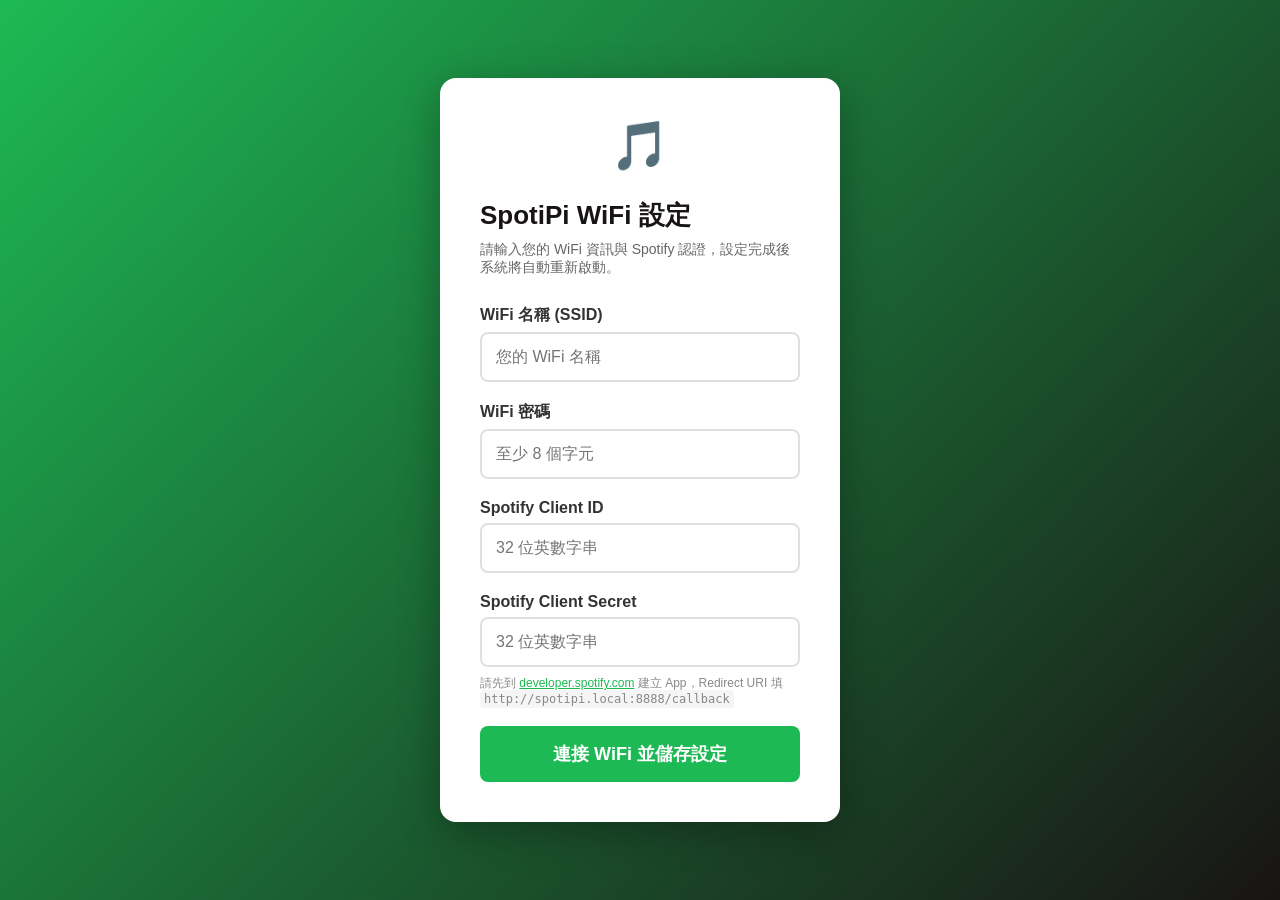
==== wifi/templates/wifi_setup.html @ bdbb1bdb "init: SpotiPi Zero 2W — AP captive portal WiFi setup flow" ====
<!DOCTYPE html>
<html lang="zh-TW">
<head>
  <meta charset="UTF-8">
  <meta name="viewport" content="width=device-width, initial-scale=1.0">
  <title>SpotiPi WiFi 設定</title>
  <style>
    * { margin: 0; padding: 0; box-sizing: border-box; }
    body {
      font-family: -apple-system, BlinkMacSystemFont, "Segoe UI", Roboto, sans-serif;
      background: linear-gradient(135deg, #1DB954 0%, #191414 100%);
      min-height: 100vh;
      display: flex; align-items: center; justify-content: center; padding: 20px;
    }
    .card {
      background: #fff; border-radius: 16px; padding: 40px;
      max-width: 400px; width: 100%; box-shadow: 0 10px 40px rgba(0,0,0,.3);
    }
    .logo { text-align: center; margin-bottom: 24px; font-size: 48px; }
    h1 { color: #191414; margin-bottom: 8px; font-size: 26px; }
    p.sub { color: #666; margin-bottom: 28px; font-size: 14px; }
    label { display: block; color: #333; font-weight: 600; margin-bottom: 6px; }
    input[type=text], input[type=password] {
      width: 100%; padding: 14px; border: 2px solid #e0e0e0;
      border-radius: 8px; font-size: 16px; margin-bottom: 20px;
      transition: border-color .2s;
    }
    input:focus { outline: none; border-color: #1DB954; }
    button {
      width: 100%; padding: 16px; background: #1DB954;
      color: #fff; border: none; border-radius: 8px;
      font-size: 18px; font-weight: 600; cursor: pointer;
      transition: background .2s;
    }
    button:hover { background: #1ed760; }
    .msg {
      padding: 12px; border-radius: 8px; margin-bottom: 16px;
      display: none; font-size: 14px;
    }
    .msg.error { background: #ffeaea; color: #c0392b; border: 1px solid #f5c6cb; }
    .msg.success { background: #eaffea; color: #27ae60; border: 1px solid #c3e6cb; }
  </style>
</head>
<body>
  <div class="card">
    <div class="logo">🎵</div>
    <h1>SpotiPi WiFi 設定</h1>
    <p class="sub">請輸入您的 WiFi 資訊與 Spotify 認證，設定完成後系統將自動重新啟動。</p>

    <div class="msg error" id="err"></div>
    <div class="msg success" id="ok">設定成功！系統正在重新啟動，請稍候...</div>

    <form id="form">
      <label for="ssid">WiFi 名稱 (SSID)</label>
      <input type="text" id="ssid" name="ssid" placeholder="您的 WiFi 名稱" required>

      <label for="password">WiFi 密碼</label>
      <input type="password" id="password" name="password" placeholder="至少 8 個字元" required>

      <label for="client_id">Spotify Client ID</label>
      <input type="text" id="client_id" name="client_id" placeholder="32 位英數字串" required>

      <label for="client_secret">Spotify Client Secret</label>
      <input type="password" id="client_secret" name="client_secret" placeholder="32 位英數字串" required>

      <p style="font-size:12px;color:#888;margin-top:-12px;margin-bottom:20px;">
        請先到 <a href="https://developer.spotify.com" target="_blank" style="color:#1DB954;">developer.spotify.com</a> 建立 App，Redirect URI 填 <code style="background:#f5f5f5;padding:2px 4px;border-radius:4px;">http://spotipi.local:8888/callback</code>
      </p>

      <button type="submit">連接 WiFi 並儲存設定</button>
    </form>
  </div>

  <script>
    document.getElementById('form').addEventListener('submit', async function(e) {
      e.preventDefault();
      const err = document.getElementById('err');
      const ok  = document.getElementById('ok');
      err.style.display = 'none';

      const body = new URLSearchParams({
        ssid: document.getElementById('ssid').value,
        password: document.getElementById('password').value,
        client_id: document.getElementById('client_id').value,
        client_secret: document.getElementById('client_secret').value
      });

      try {
        const res = await fetch('/connect', { method: 'POST', body });
        const data = await res.json();
        if (data.success) {
          this.style.display = 'none';
          ok.style.display = 'block';
        } else {
          err.textContent = data.error || '設定失敗，請重試';
          err.style.display = 'block';
        }
      } catch {
        err.textContent = '連線錯誤，請重試';
        err.style.display = 'block';
      }
    });
  </script>
</body>
</html>
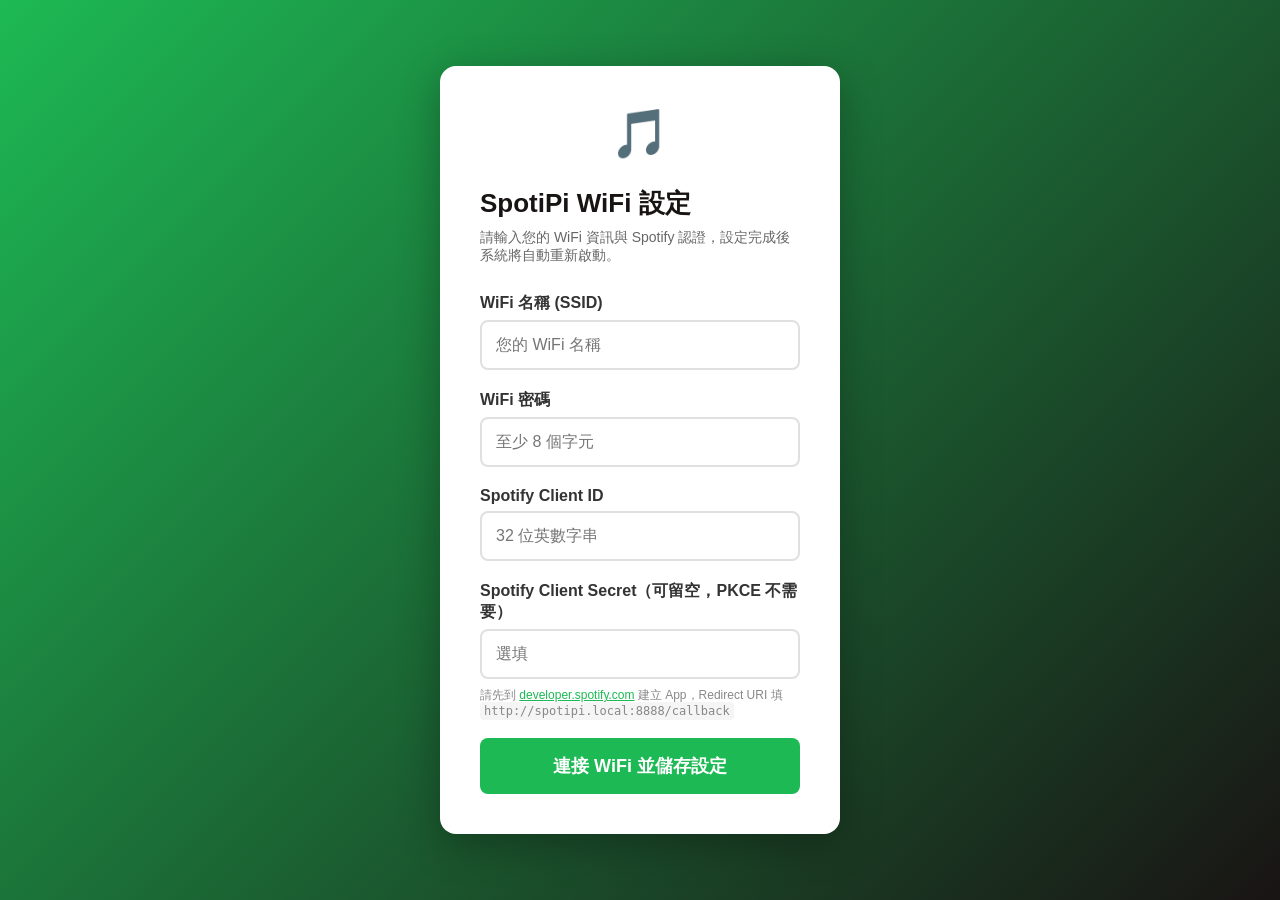
==== commit c8a6405c: "fix: run kiosk/auth on Lite via xinit; use pi user; make secret optional" ====
--- a/wifi/templates/wifi_setup.html
+++ b/wifi/templates/wifi_setup.html
@@ -60,8 +60,8 @@
       <label for="client_id">Spotify Client ID</label>
       <input type="text" id="client_id" name="client_id" placeholder="32 位英數字串" required>
 
-      <label for="client_secret">Spotify Client Secret</label>
-      <input type="password" id="client_secret" name="client_secret" placeholder="32 位英數字串" required>
+      <label for="client_secret">Spotify Client Secret（可留空，PKCE 不需要）</label>
+      <input type="password" id="client_secret" name="client_secret" placeholder="選填">
 
       <p style="font-size:12px;color:#888;margin-top:-12px;margin-bottom:20px;">
         請先到 <a href="https://developer.spotify.com" target="_blank" style="color:#1DB954;">developer.spotify.com</a> 建立 App，Redirect URI 填 <code style="background:#f5f5f5;padding:2px 4px;border-radius:4px;">http://spotipi.local:8888/callback</code>
